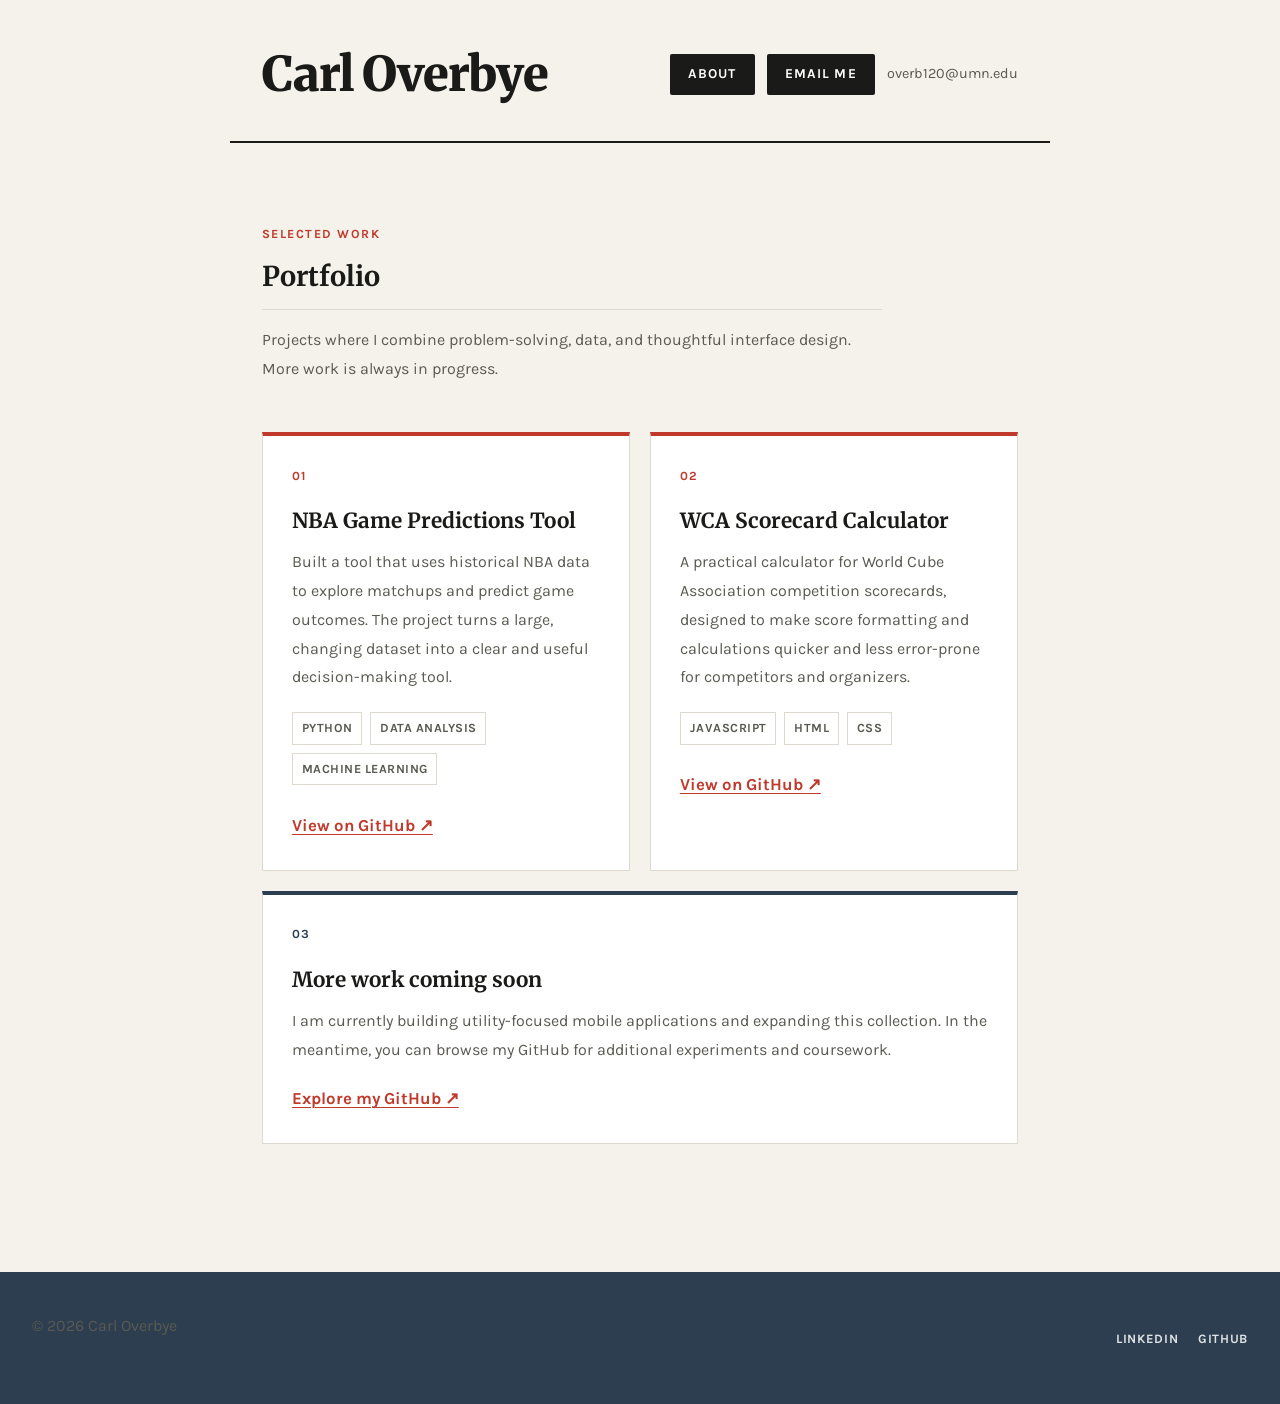
==== portfolio.html @ 9bb5d11a "added portfolio page" ====
<!DOCTYPE html>
<html lang="en">
<head>
    <meta charset="UTF-8">
    <meta name="viewport" content="width=device-width, initial-scale=1">
    <meta name="description" content="Selected software projects by Carl Overbye.">
    <title>Portfolio | Carl Overbye</title>
    <link rel="stylesheet" href="style.css">
    <link rel="preconnect" href="https://fonts.googleapis.com">
    <link rel="preconnect" href="https://fonts.gstatic.com" crossorigin>
    <link href="https://fonts.googleapis.com/css2?family=Karla:ital,wght@0,200..800;1,200..800&family=Merriweather:ital,opsz,wght@0,18..144,300..900;1,18..144,300..900&display=swap" rel="stylesheet">
</head>
<body>
    <header>
        <h1><a class="site-title" href="index.html">Carl Overbye</a></h1>
        <nav>
            <a href="index.html">About</a>
            <a href="mailto:overb120@umn.edu">Email Me</a>
            <span>overb120@umn.edu</span>
        </nav>
    </header>
    <main>
        <section class="portfolio-intro" aria-labelledby="portfolio-title">
            <p class="eyebrow">Selected work</p>
            <h2 id="portfolio-title">Portfolio</h2>
            <p>Projects where I combine problem-solving, data, and thoughtful interface design. More work is always in progress.</p>
        </section>

        <section class="project-grid" aria-label="Projects">
            <article class="project-card">
                <div class="project-number" aria-hidden="true">01</div>
                <h3>NBA Game Predictions Tool</h3>
                <p>Built a tool that uses historical NBA data to explore matchups and predict game outcomes. The project turns a large, changing dataset into a clear and useful decision-making tool.</p>
                <ul class="project-tags" aria-label="Technologies used">
                    <li>Python</li><li>Data analysis</li><li>Machine learning</li>
                </ul>
                <a class="project-link" href="https://github.com/cover1-1" target="_blank" rel="noopener noreferrer">View on GitHub <span aria-hidden="true">&#8599;</span></a>
            </article>

            <article class="project-card">
                <div class="project-number" aria-hidden="true">02</div>
                <h3>WCA Scorecard Calculator</h3>
                <p>A practical calculator for World Cube Association competition scorecards, designed to make score formatting and calculations quicker and less error-prone for competitors and organizers.</p>
                <ul class="project-tags" aria-label="Technologies used">
                    <li>JavaScript</li><li>HTML</li><li>CSS</li>
                </ul>
                <a class="project-link" href="https://github.com/cover1-1" target="_blank" rel="noopener noreferrer">View on GitHub <span aria-hidden="true">&#8599;</span></a>
            </article>

            <article class="project-card project-card--future">
                <div class="project-number" aria-hidden="true">03</div>
                <h3>More work coming soon</h3>
                <p>I am currently building utility-focused mobile applications and expanding this collection. In the meantime, you can browse my GitHub for additional experiments and coursework.</p>
                <a class="project-link" href="https://github.com/cover1-1" target="_blank" rel="noopener noreferrer">Explore my GitHub <span aria-hidden="true">&#8599;</span></a>
            </article>
        </section>
    </main>
    <footer>
        <p>&copy; 2026 Carl Overbye</p>
        <div class="social-links">
            <a href="https://www.linkedin.com/in/carloverbye/" target="_blank" rel="noopener noreferrer">LinkedIn</a>
            <a href="https://github.com/cover1-1" target="_blank" rel="noopener noreferrer">GitHub</a>
        </div>
    </footer>
</body>
</html>
---- style.css ----
:root {
    --bg:         #f5f2ec;
    --surface:    #ffffff;
    --ink:        #1a1a18;
    --ink-muted:  #5a5a52;
    --accent:     #c0392b;
    --accent-alt: #2c3e50;
    --border:     #ddd9d0;
    --max-width:  820px;
    --font-serif: 'Merriweather', Georgia, serif;
    --font-sans:  'Karla', sans-serif;
}
 

*, *::before, *::after {
    box-sizing: border-box;
    margin: 0;
    padding: 0;
}
 
html {
    scroll-behavior: smooth;
}
 
body {
    background-color: var(--bg);
    color: var(--ink);
    font-family: var(--font-sans);
    font-size: 1.05rem;
    line-height: 1.8;
    -webkit-font-smoothing: antialiased;
}
 
body {
    animation: fadeIn 0.6s ease both;
}
@keyframes fadeIn {
    from { opacity: 0; transform: translateY(10px); }
    to   { opacity: 1; transform: translateY(0); }
}
 

header {
    display: flex;
    flex-direction: column;
    align-items: flex-start;
    gap: 1.2rem;
    padding: 2.5rem 1.5rem 2rem;
    max-width: var(--max-width);
    margin: 0 auto;
    border-bottom: 2px solid var(--ink);
}
 
header h1 {
    font-family: var(--font-serif);
    font-size: clamp(2rem, 5vw, 3rem);
    font-weight: 900;
    letter-spacing: -0.02em;
    line-height: 1.1;
    color: var(--ink);
}

.site-title {
    color: inherit;
    text-decoration: none;
}
 
/* Subtle red underline accent on name */
header h1::after {
    content: '';
    display: block;
    width: 2.5rem;
    height: 3px;
    background: var(--accent);
    margin-top: 0.4rem;
}
 
nav {
    display: flex;
    gap: 0.75rem;
    flex-wrap: wrap;
}
 
nav > a {
    display: inline-block;
    padding: 0.45em 1.2em;
    font-family: var(--font-sans);
    font-size: 0.85rem;
    font-weight: 700;
    letter-spacing: 0.08em;
    text-transform: uppercase;
    text-decoration: none;
    color: var(--surface);
    background: var(--ink);
    border: 2px solid var(--ink);
    border-radius: 2px;
    transition: background 0.2s, color 0.2s;
}
 
nav > a:hover {
    background: var(--accent);
    border-color: var(--accent);
}

nav > span {
    align-self: center;
    color: var(--ink-muted);
    font-size: 0.9rem;
}
 
@media (min-width: 768px) {
    header {
        flex-direction: row;
        align-items: center;
        justify-content: space-between;
        padding: 3rem 2rem 2.5rem;
    }
 
    header h1::after {
        display: none; /* cleaner at wide layout */
    }
}
 

main {
    max-width: var(--max-width);
    margin: 0 auto;
    padding: 3rem 1.5rem 4rem;
}
 
@media (min-width: 768px) {
    main {
        padding: 4rem 2rem 6rem;
    }
}
 

main > div {
    max-width: 680px; 
}
 

h2 {
    font-family: var(--font-serif);
    font-size: clamp(1.3rem, 3vw, 1.7rem);
    font-weight: 700;
    color: var(--ink);
    margin-bottom: 1.5rem;
    padding-bottom: 0.5rem;
    border-bottom: 1px solid var(--border);
}

h3 {
    font-family: var(--font-serif);
    font-size: 1.3rem;
    line-height: 1.35;
}
 

p {
    color: var(--ink-muted);
    margin-bottom: 1.4rem;
    font-size: 1rem;
}
 
p:last-child {
    margin-bottom: 0;
}
 
main > div > p:first-of-type {
    font-size: 1.08rem;
    color: var(--ink);
}
 

main a {
    color: var(--accent);
    text-decoration: underline;
    text-underline-offset: 3px;
    transition: color 0.2s;
}
 
main a:hover {
    color: var(--accent-alt);
}

.portfolio-intro {
    max-width: 620px;
    margin-bottom: 3rem;
}

.portfolio-intro h2 {
    margin-bottom: 1rem;
}

.eyebrow {
    color: var(--accent);
    font-size: 0.78rem;
    font-weight: 700;
    letter-spacing: 0.12em;
    margin-bottom: 0.45rem;
    text-transform: uppercase;
}

.project-grid {
    display: grid;
    gap: 1.25rem;
}

.project-card {
    background: var(--surface);
    border: 1px solid var(--border);
    border-top: 4px solid var(--accent);
    padding: 1.8rem;
}

.project-card--future {
    border-top-color: var(--accent-alt);
}

.project-number {
    color: var(--accent);
    font-size: 0.78rem;
    font-weight: 700;
    letter-spacing: 0.12em;
    margin-bottom: 1.25rem;
}

.project-card--future .project-number {
    color: var(--accent-alt);
}

.project-card h3 {
    margin-bottom: 0.8rem;
}

.project-card p {
    margin-bottom: 1.25rem;
}

.project-tags {
    display: flex;
    flex-wrap: wrap;
    gap: 0.5rem;
    list-style: none;
    margin: 0 0 1.6rem;
    padding: 0;
}

.project-tags li {
    border: 1px solid var(--border);
    color: var(--ink-muted);
    font-size: 0.78rem;
    font-weight: 700;
    letter-spacing: 0.04em;
    padding: 0.25rem 0.55rem;
    text-transform: uppercase;
}

.project-link {
    font-weight: 700;
    text-decoration-thickness: 1px;
}

@media (min-width: 640px) {
    .project-grid {
        grid-template-columns: repeat(2, minmax(0, 1fr));
    }

    .project-card--future {
        grid-column: span 2;
    }
}
 

footer {
    background: var(--accent-alt);
    color: rgba(255, 255, 255, 0.7);
    padding: 2.5rem 1.5rem;
    font-size: 0.85rem;
    display: flex;
    flex-direction: column;
    align-items: center;
    gap: 0.8rem;
    text-align: center;
}
 
.social-links {
    display: flex;
    gap: 1.25rem;
}
 
.social-links a {
    color: rgba(255, 255, 255, 0.85);
    text-decoration: none;
    font-weight: 700;
    letter-spacing: 0.05em;
    text-transform: uppercase;
    font-size: 0.8rem;
    transition: color 0.2s;
}
 
.social-links a:hover {
    color: #ffffff;
}
 
@media (min-width: 768px) {
    footer {
        flex-direction: row;
        justify-content: space-between;
        padding: 2.5rem 2rem;
        max-width: 100%;
    }
}
 

@media (min-width: 1200px) {
    main {
        padding: 5rem 2rem 8rem;
    }
}
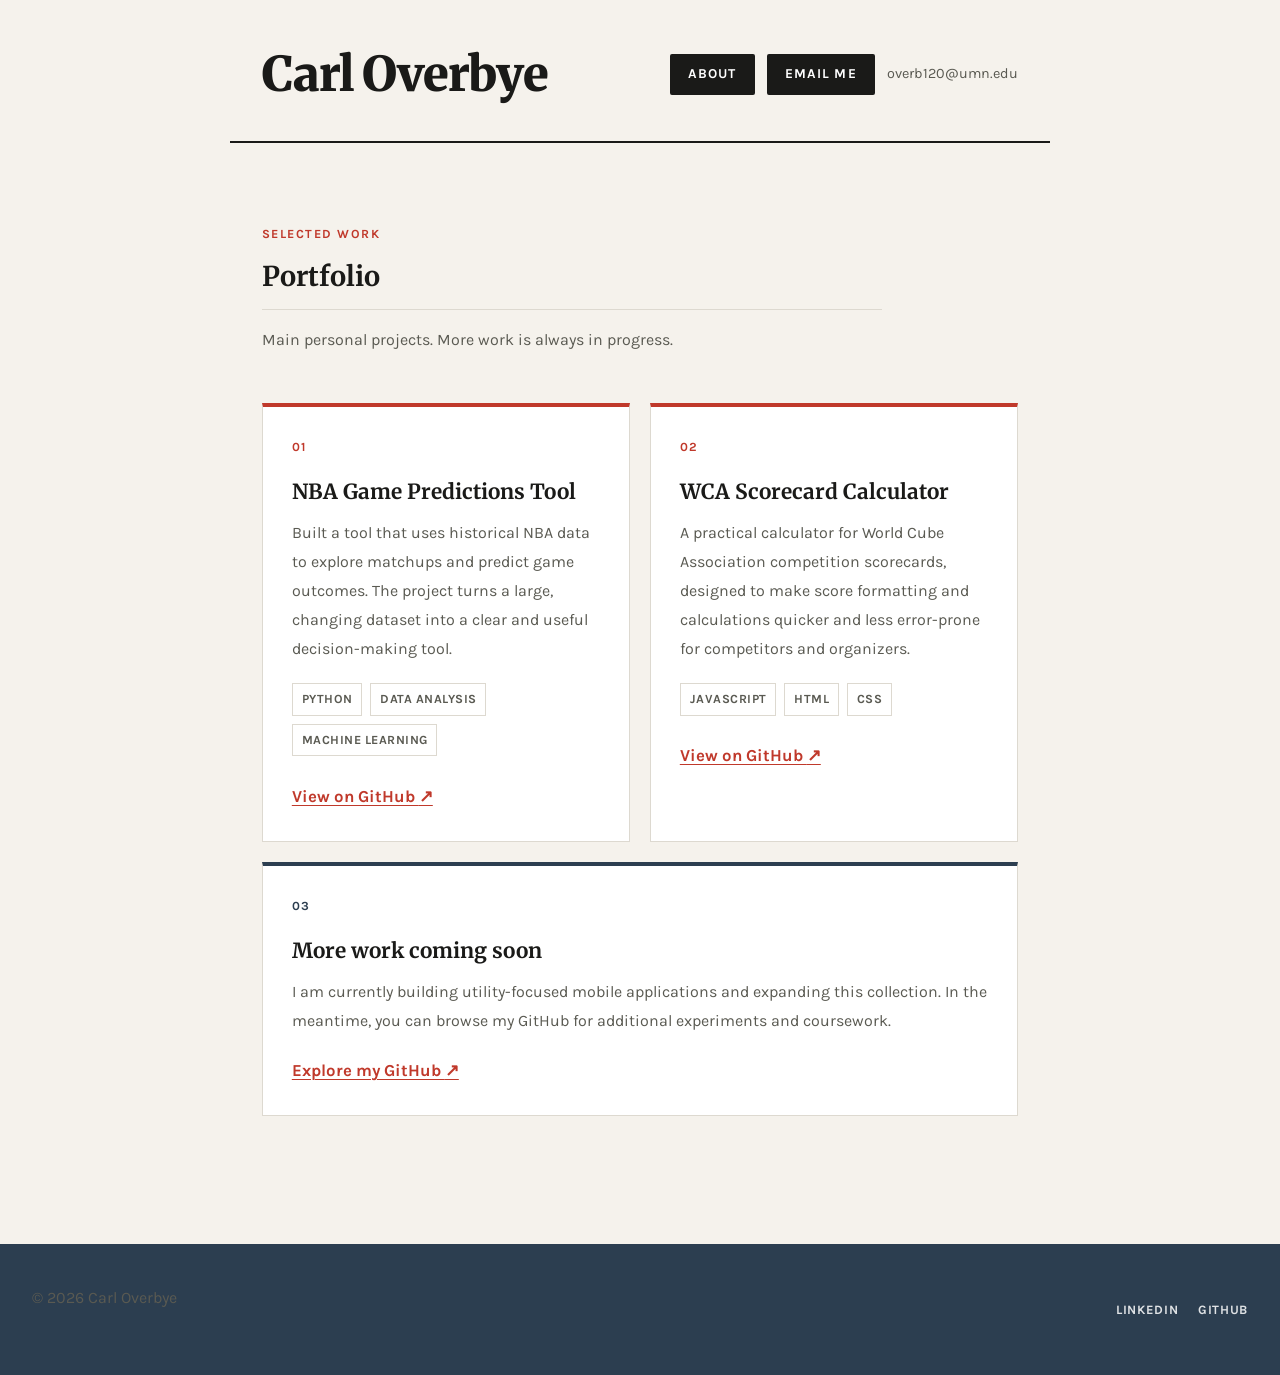
==== commit 72a59e49: "added project links" ====
--- a/portfolio.html
+++ b/portfolio.html
@@ -23,7 +23,7 @@
         <section class="portfolio-intro" aria-labelledby="portfolio-title">
             <p class="eyebrow">Selected work</p>
             <h2 id="portfolio-title">Portfolio</h2>
-            <p>Projects where I combine problem-solving, data, and thoughtful interface design. More work is always in progress.</p>
+            <p>Main personal projects. More work is always in progress.</p>
         </section>
 
         <section class="project-grid" aria-label="Projects">
@@ -34,7 +34,7 @@
                 <ul class="project-tags" aria-label="Technologies used">
                     <li>Python</li><li>Data analysis</li><li>Machine learning</li>
                 </ul>
-                <a class="project-link" href="https://github.com/cover1-1" target="_blank" rel="noopener noreferrer">View on GitHub <span aria-hidden="true">&#8599;</span></a>
+                <a class="project-link" href="https://github.com/cover1-1/pro-basketball-analysis-tool" target="_blank" rel="noopener noreferrer">View on GitHub <span aria-hidden="true">&#8599;</span></a>
             </article>
 
             <article class="project-card">
@@ -44,7 +44,7 @@
                 <ul class="project-tags" aria-label="Technologies used">
                     <li>JavaScript</li><li>HTML</li><li>CSS</li>
                 </ul>
-                <a class="project-link" href="https://github.com/cover1-1" target="_blank" rel="noopener noreferrer">View on GitHub <span aria-hidden="true">&#8599;</span></a>
+                <a class="project-link" href="https://github.com/cover1-1/wcacalc" target="_blank" rel="noopener noreferrer">View on GitHub <span aria-hidden="true">&#8599;</span></a>
             </article>
 
             <article class="project-card project-card--future">
